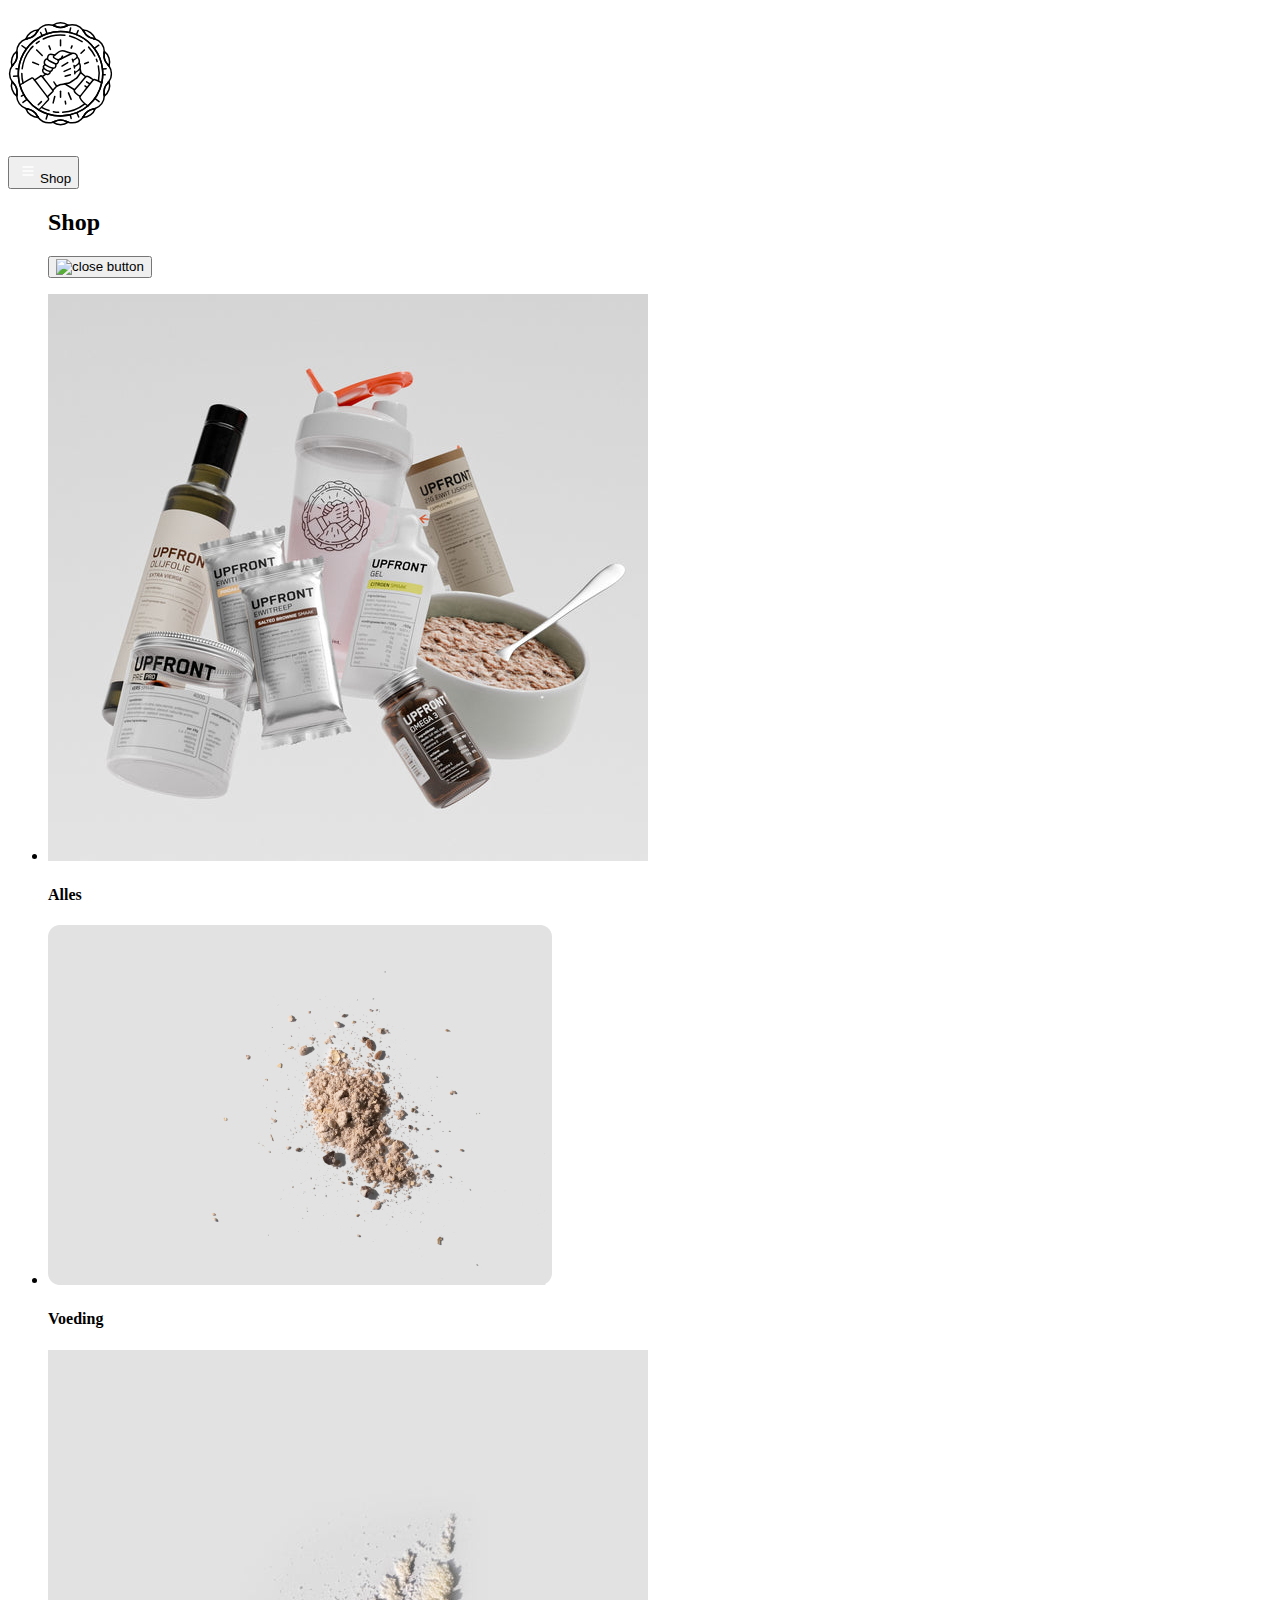
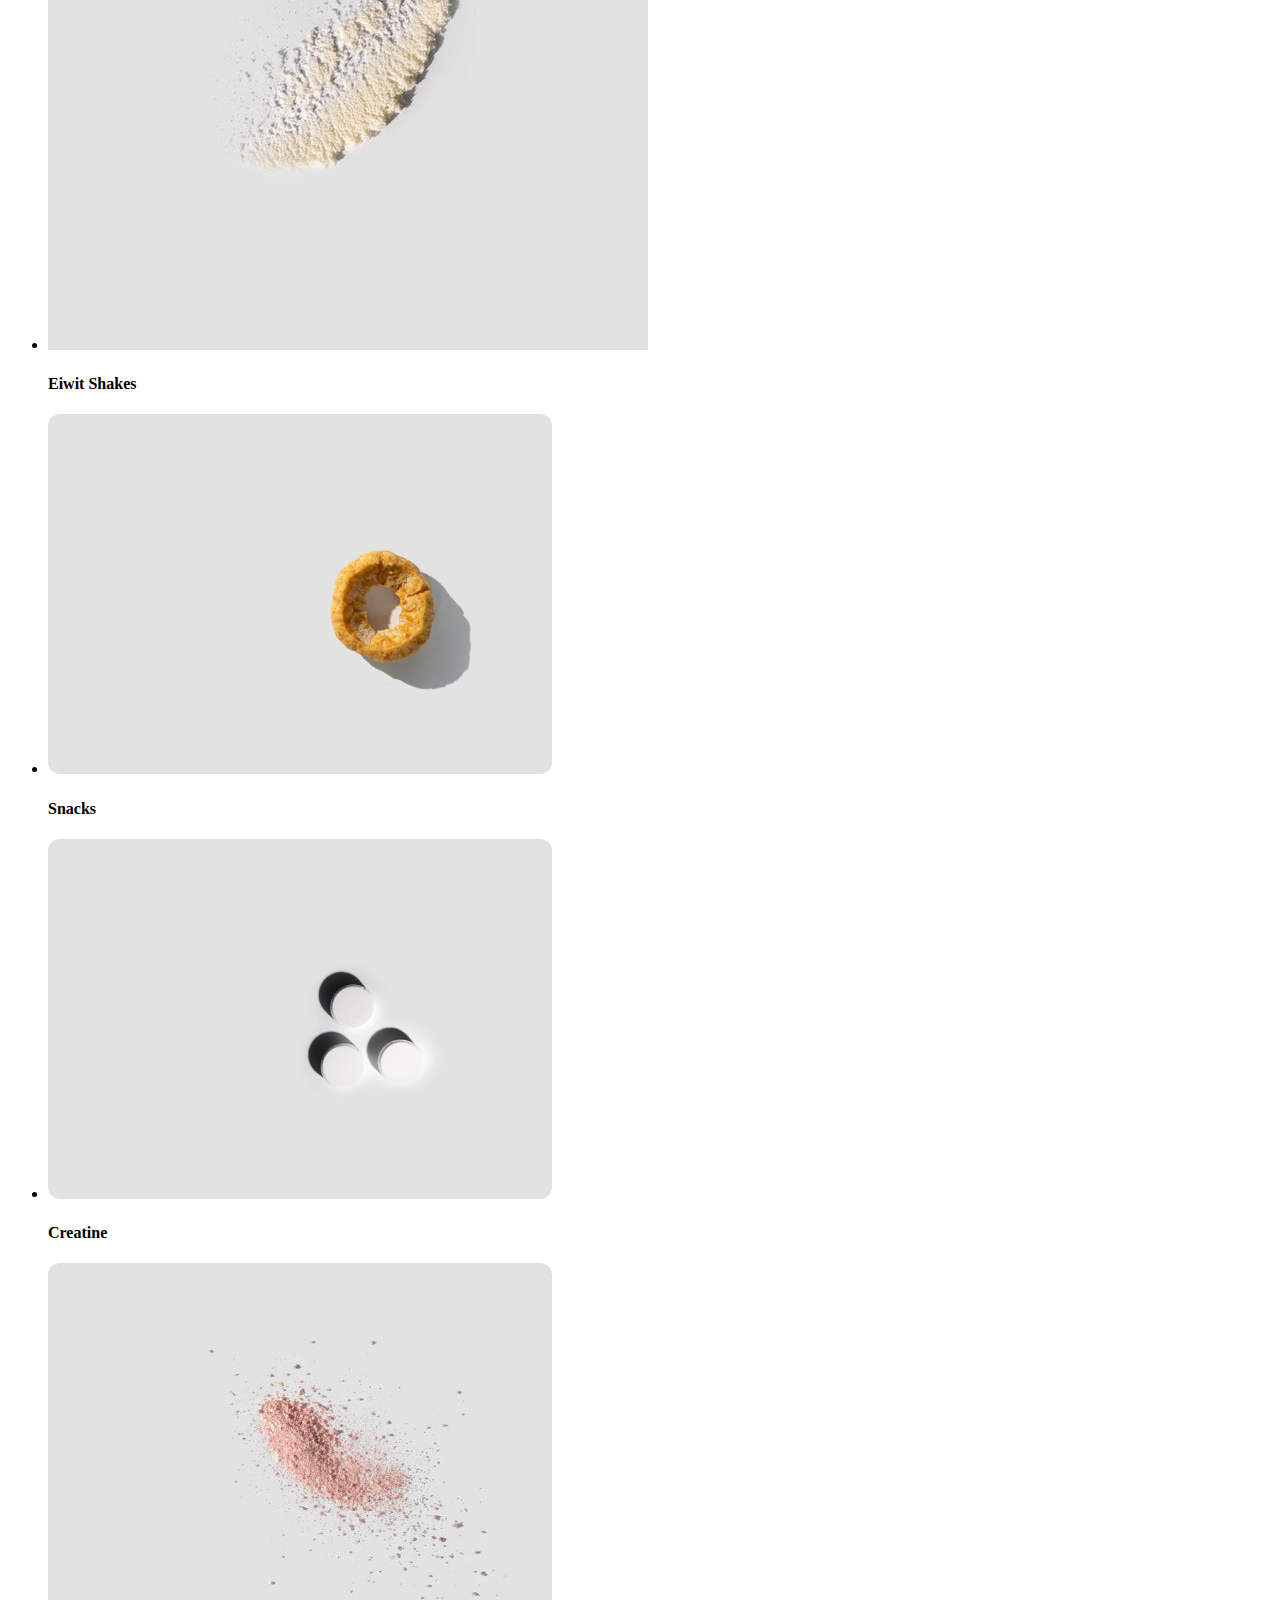
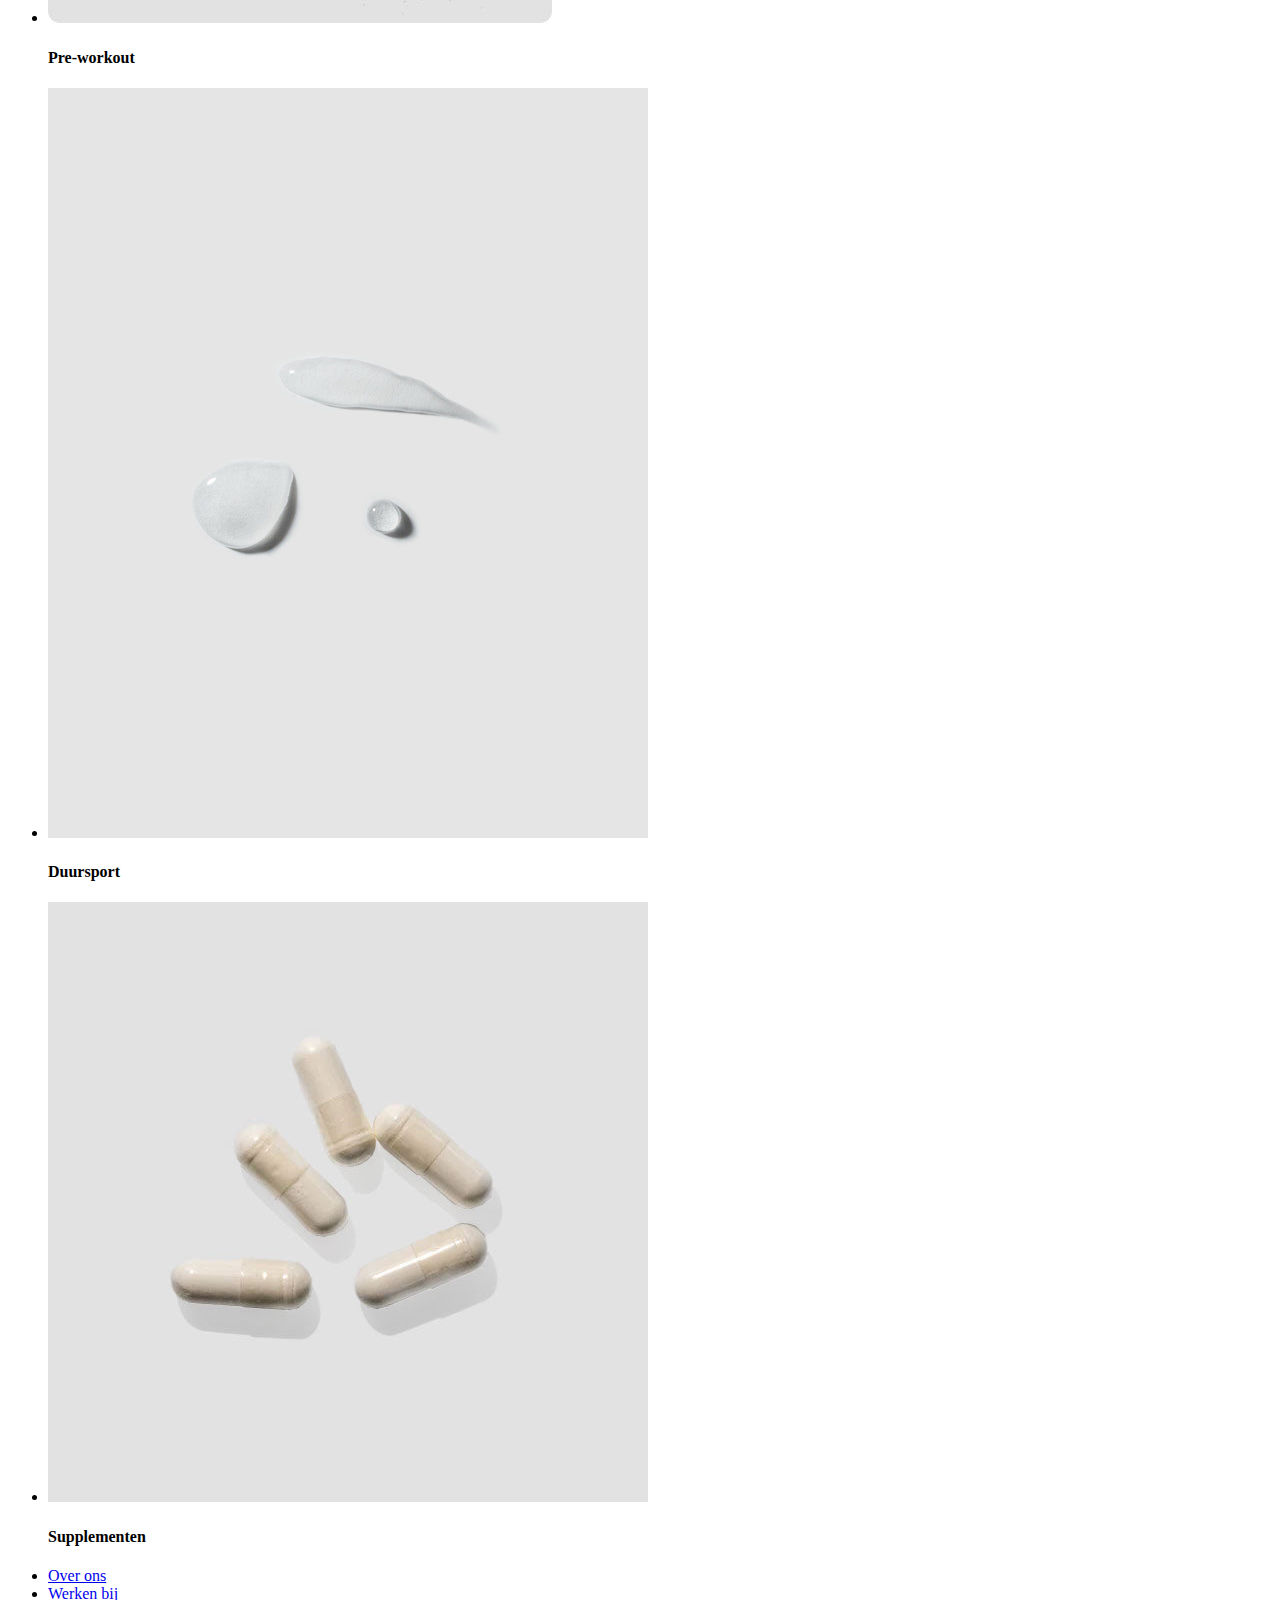
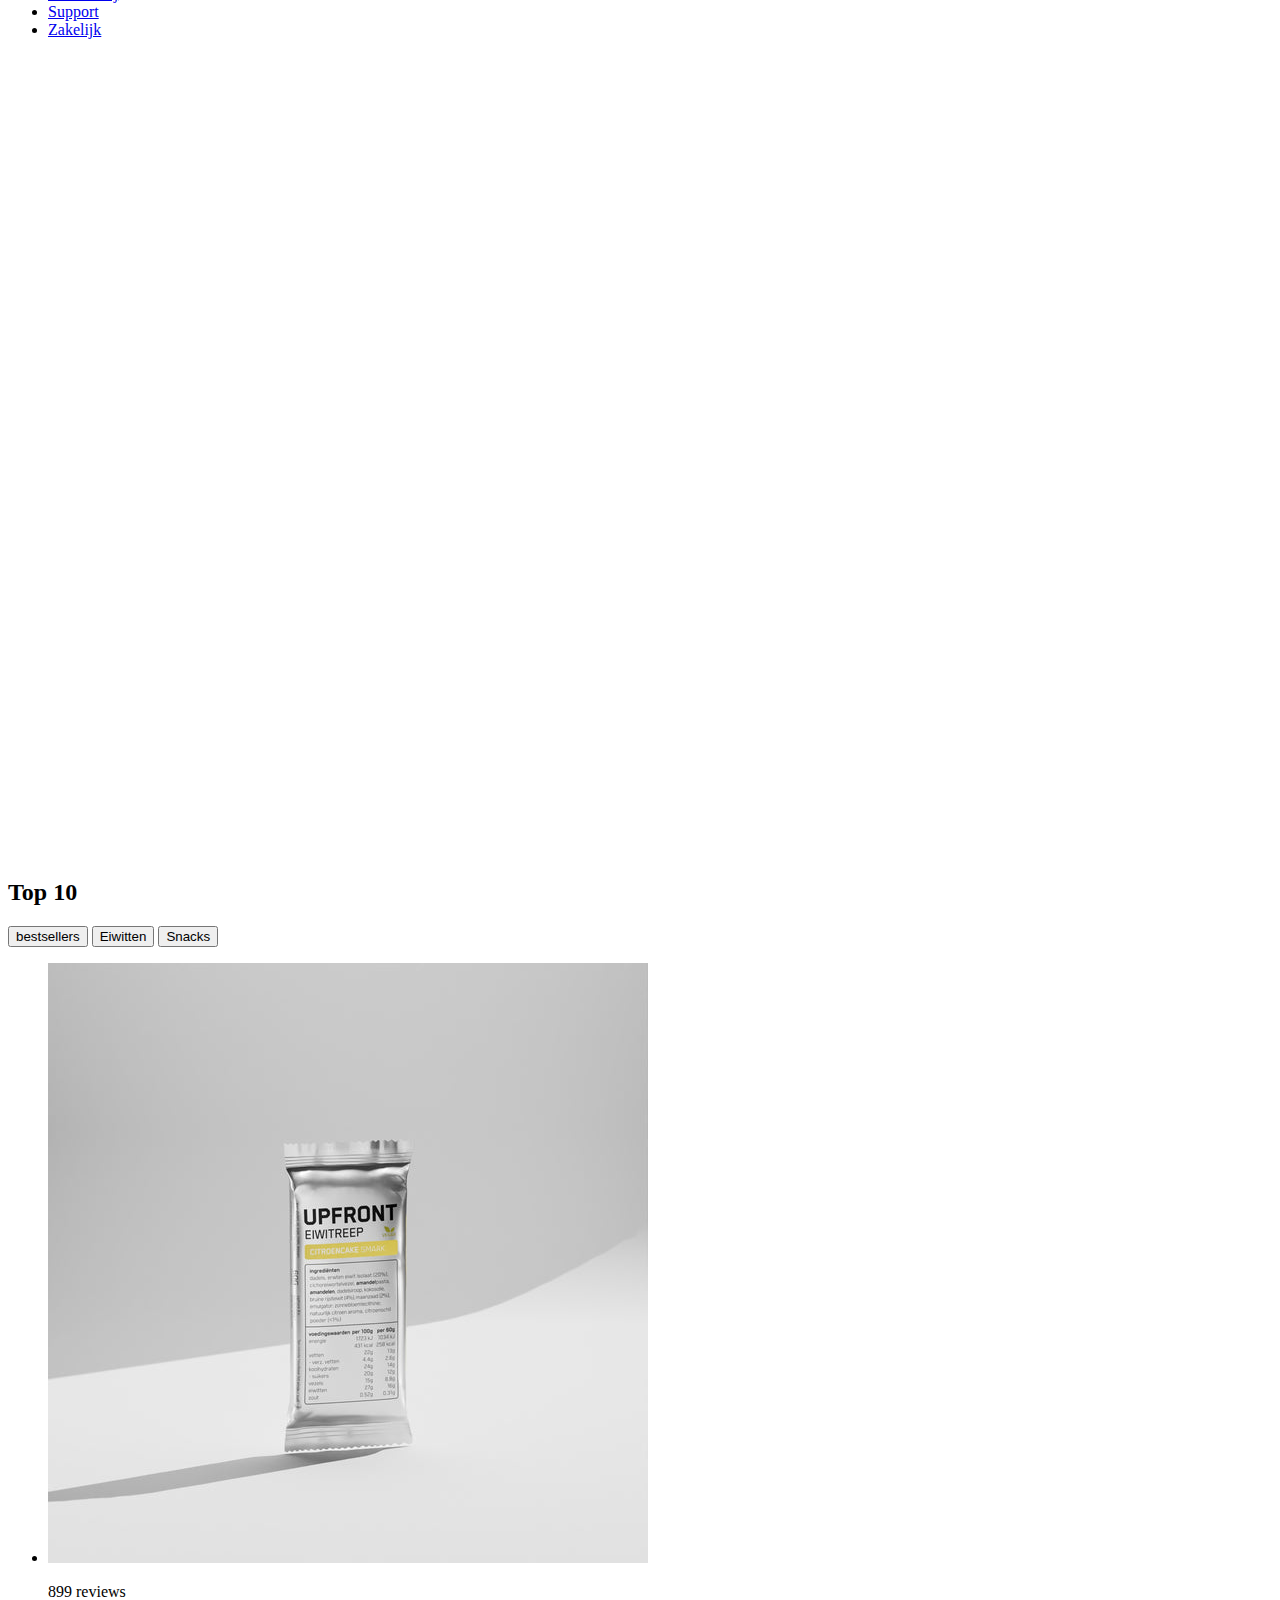
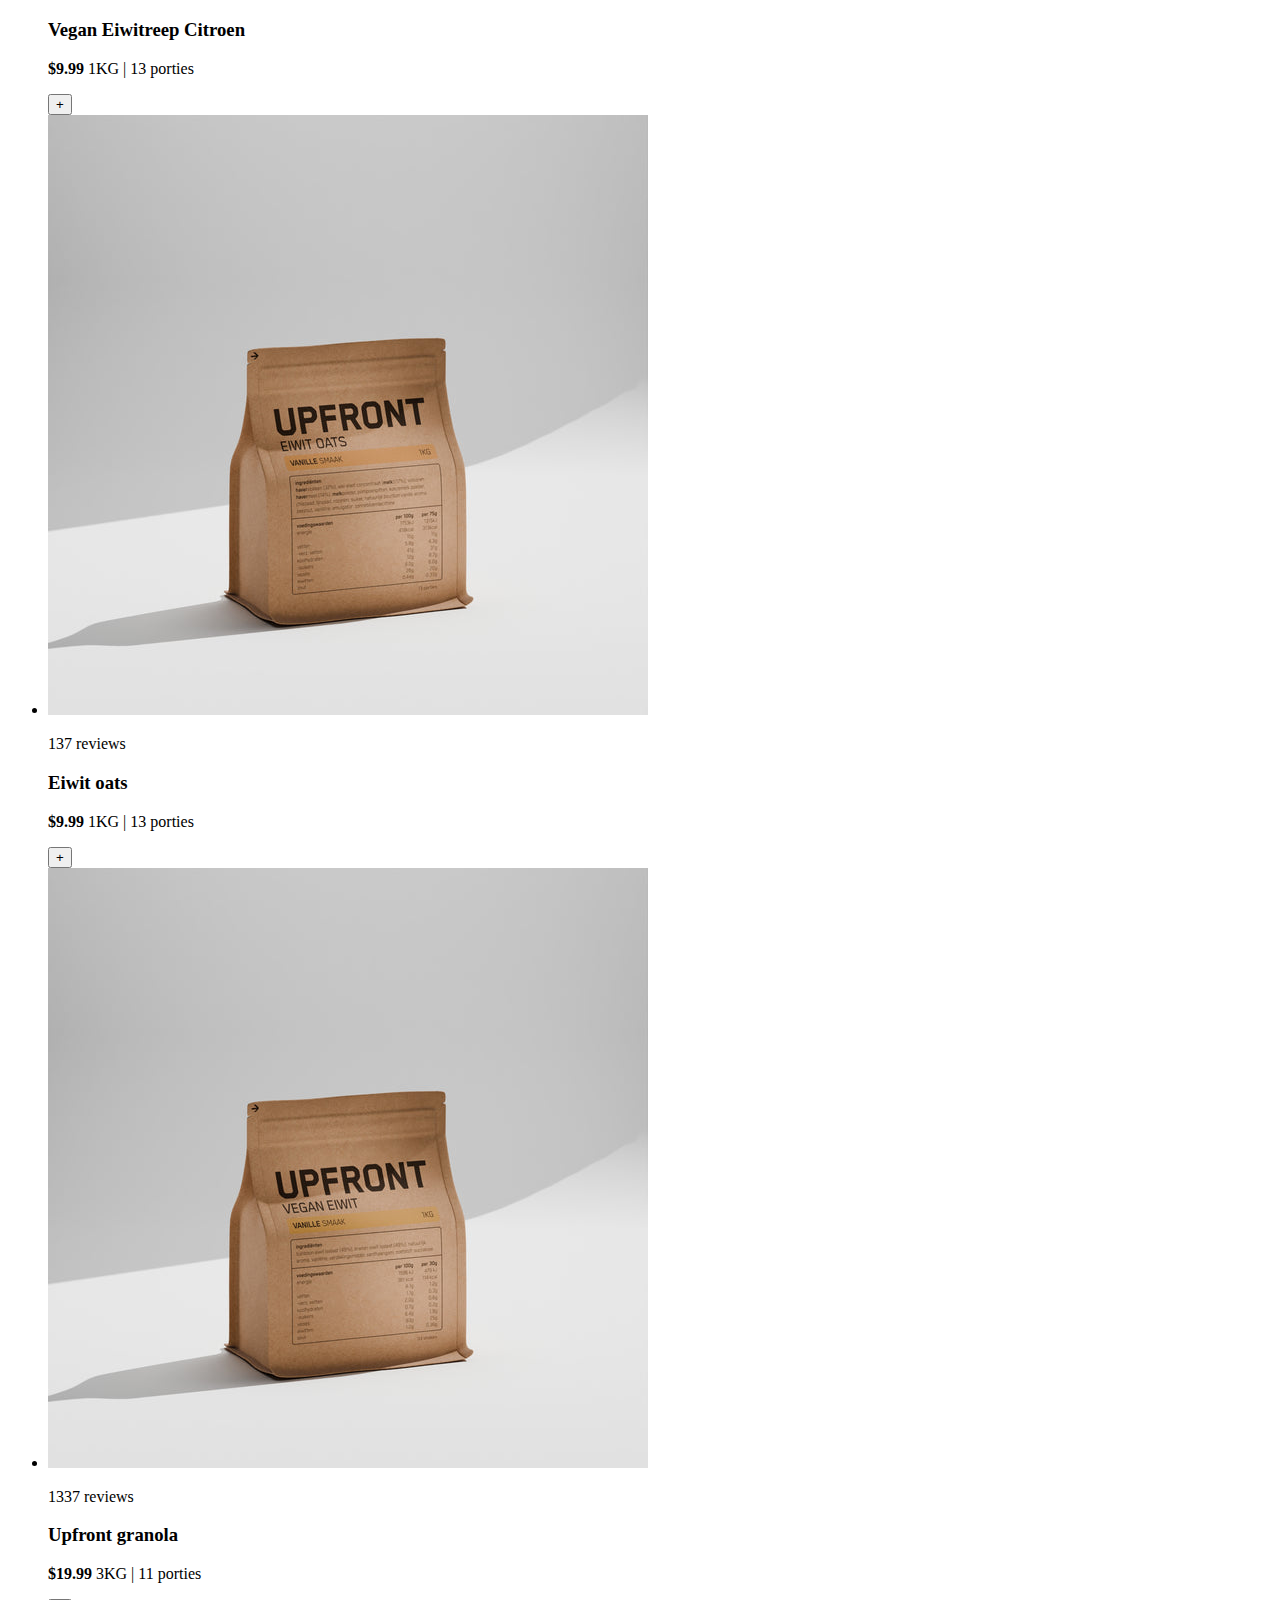
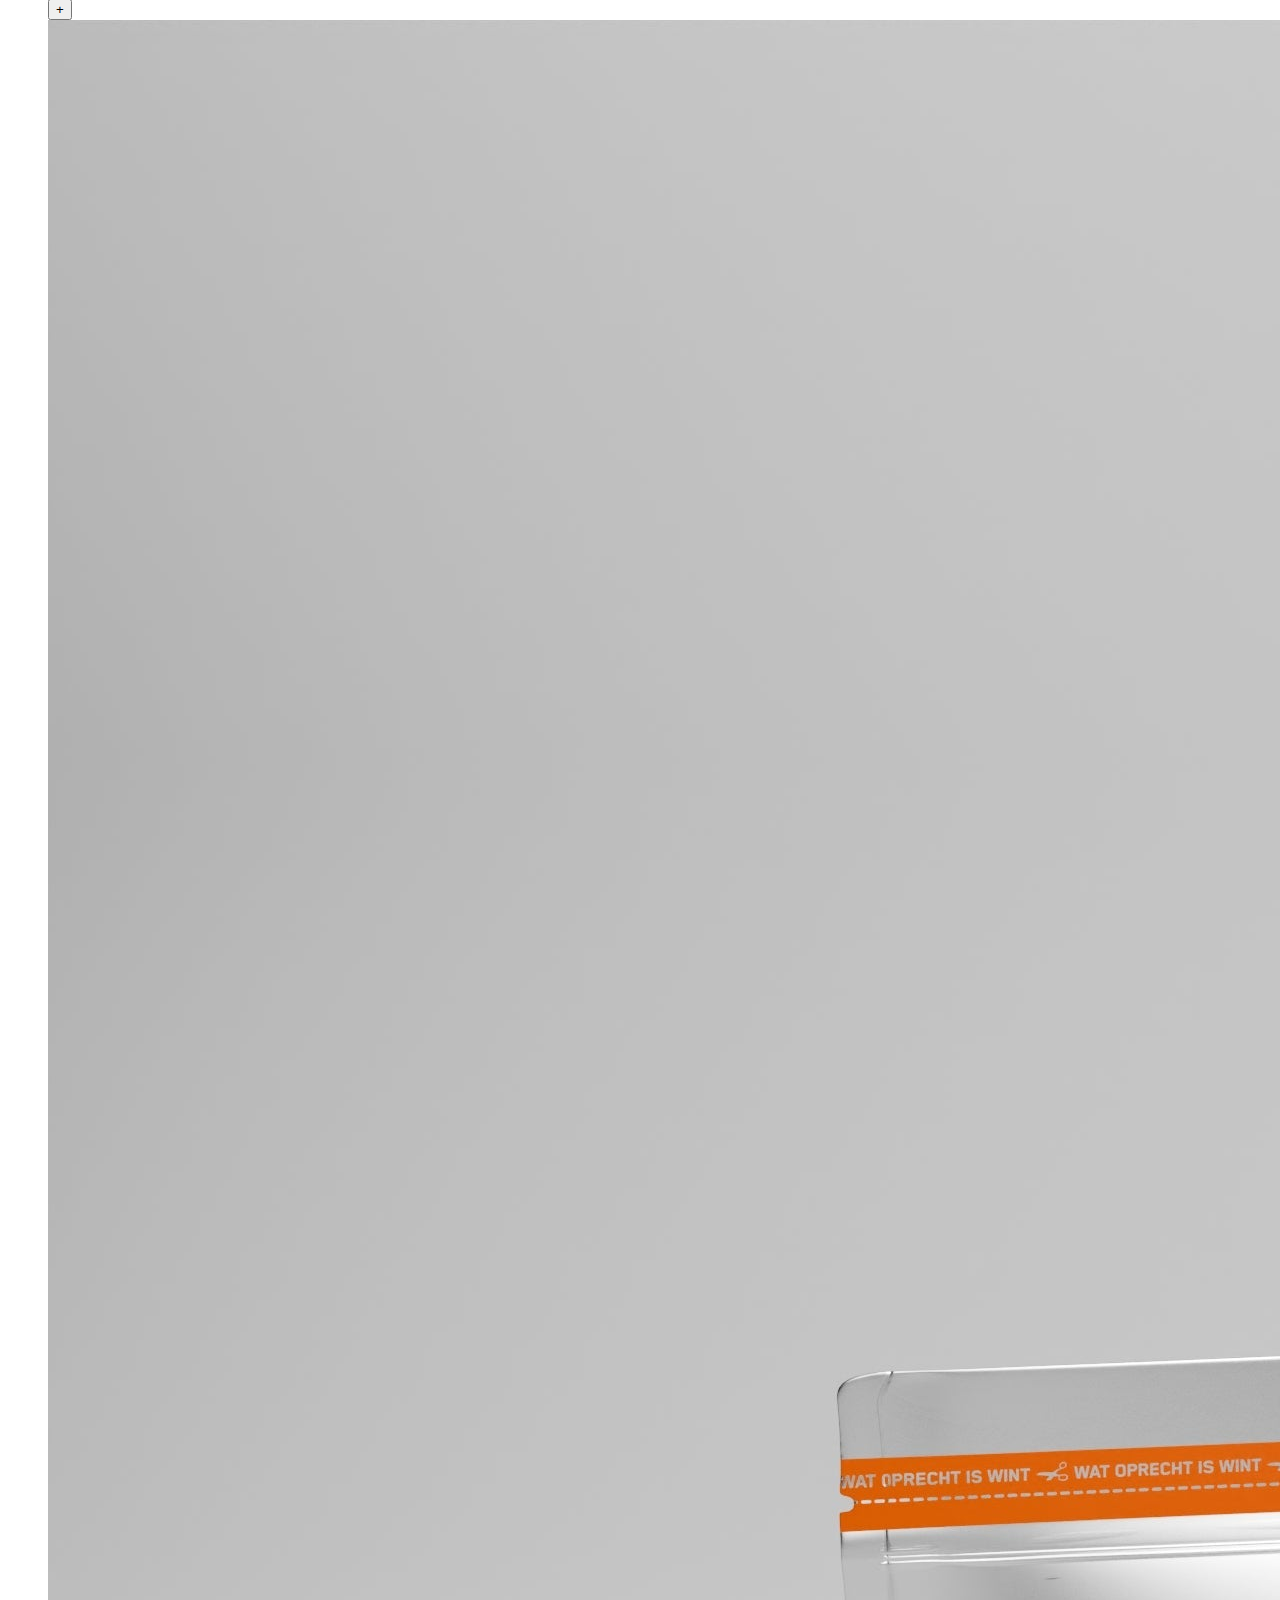
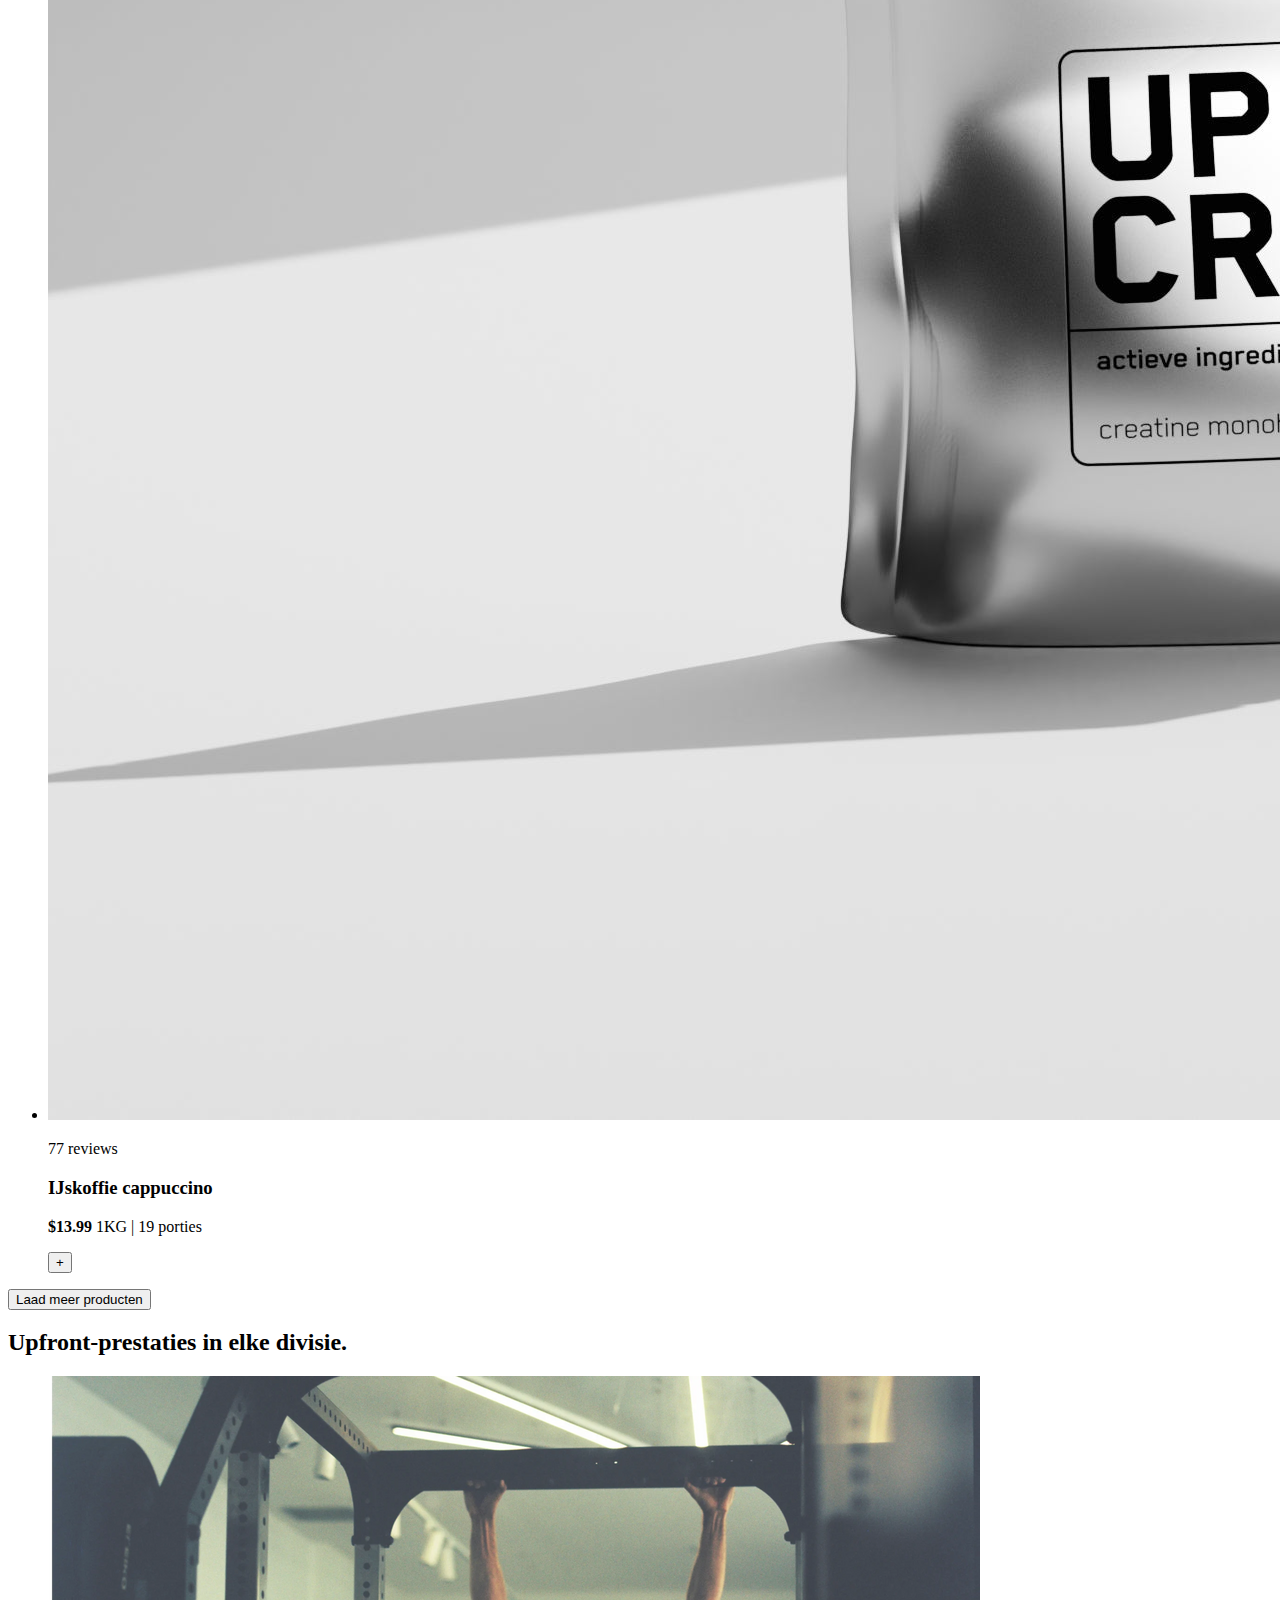
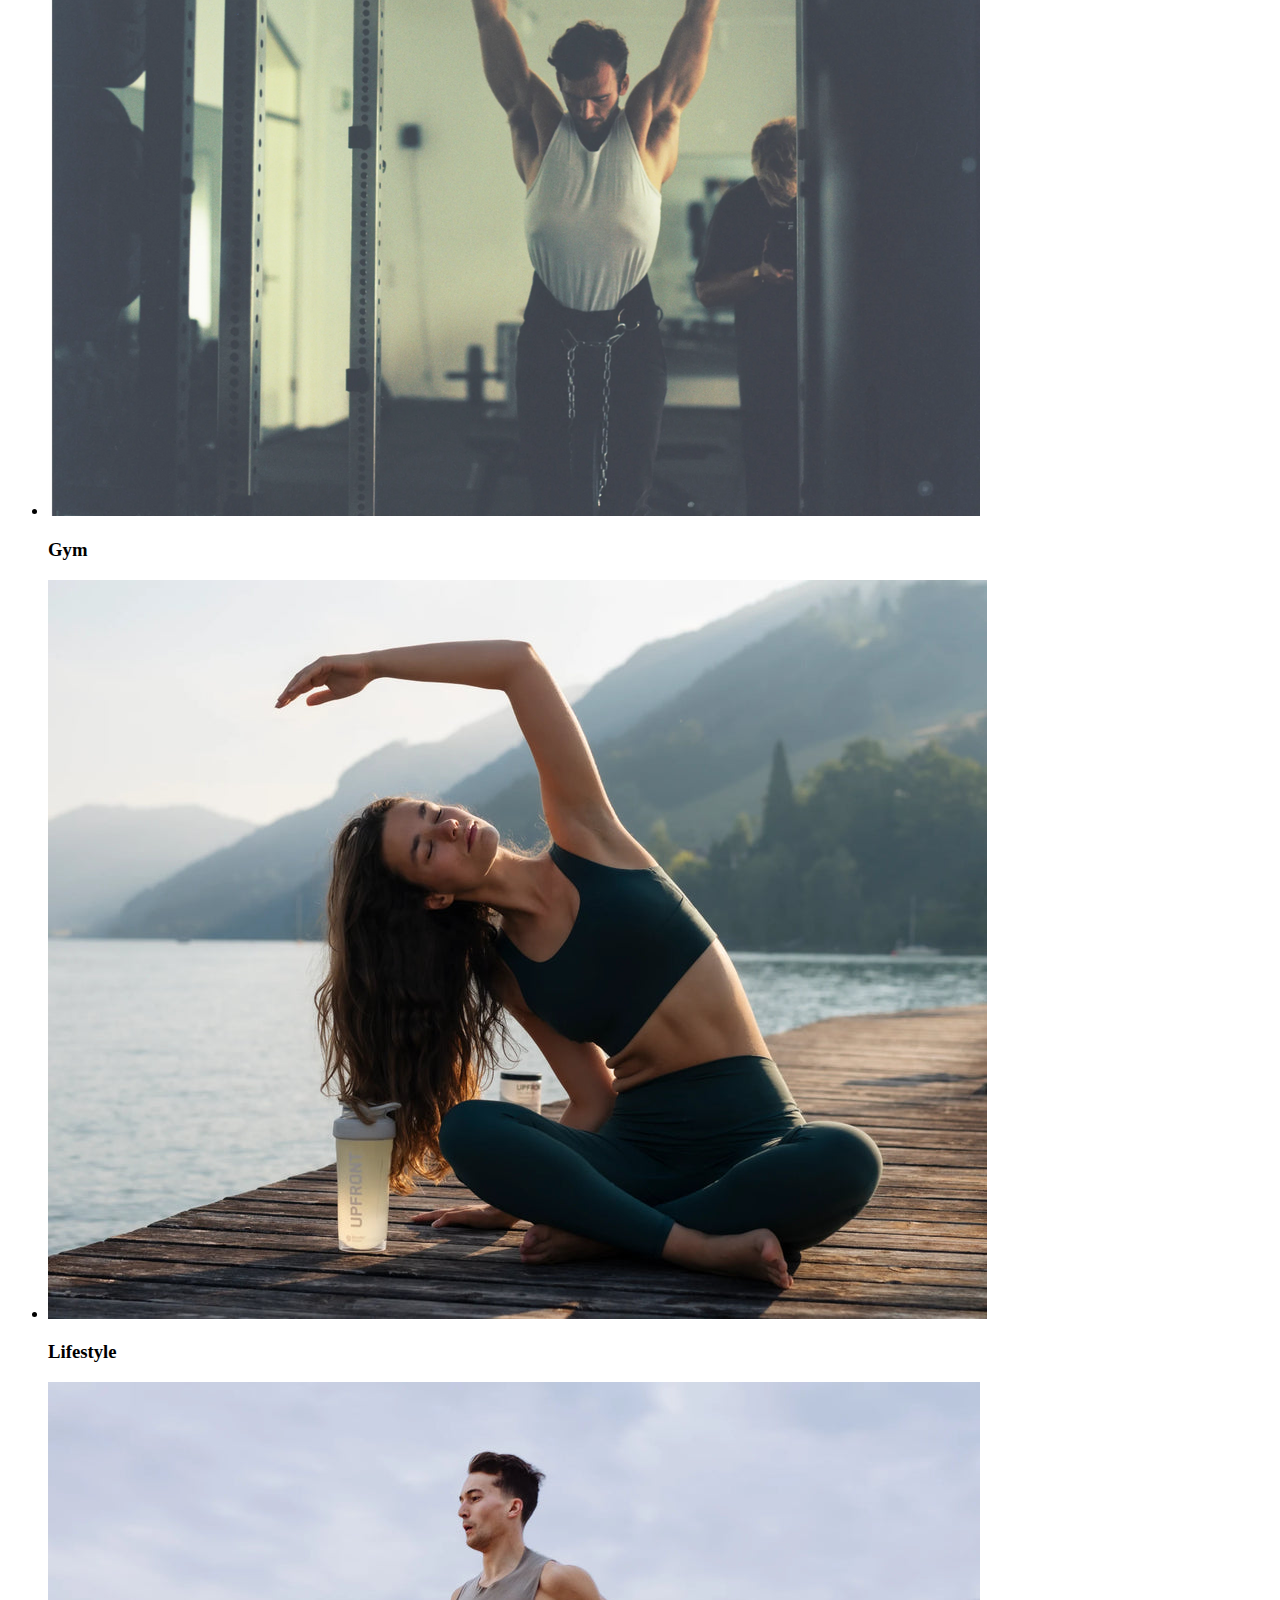
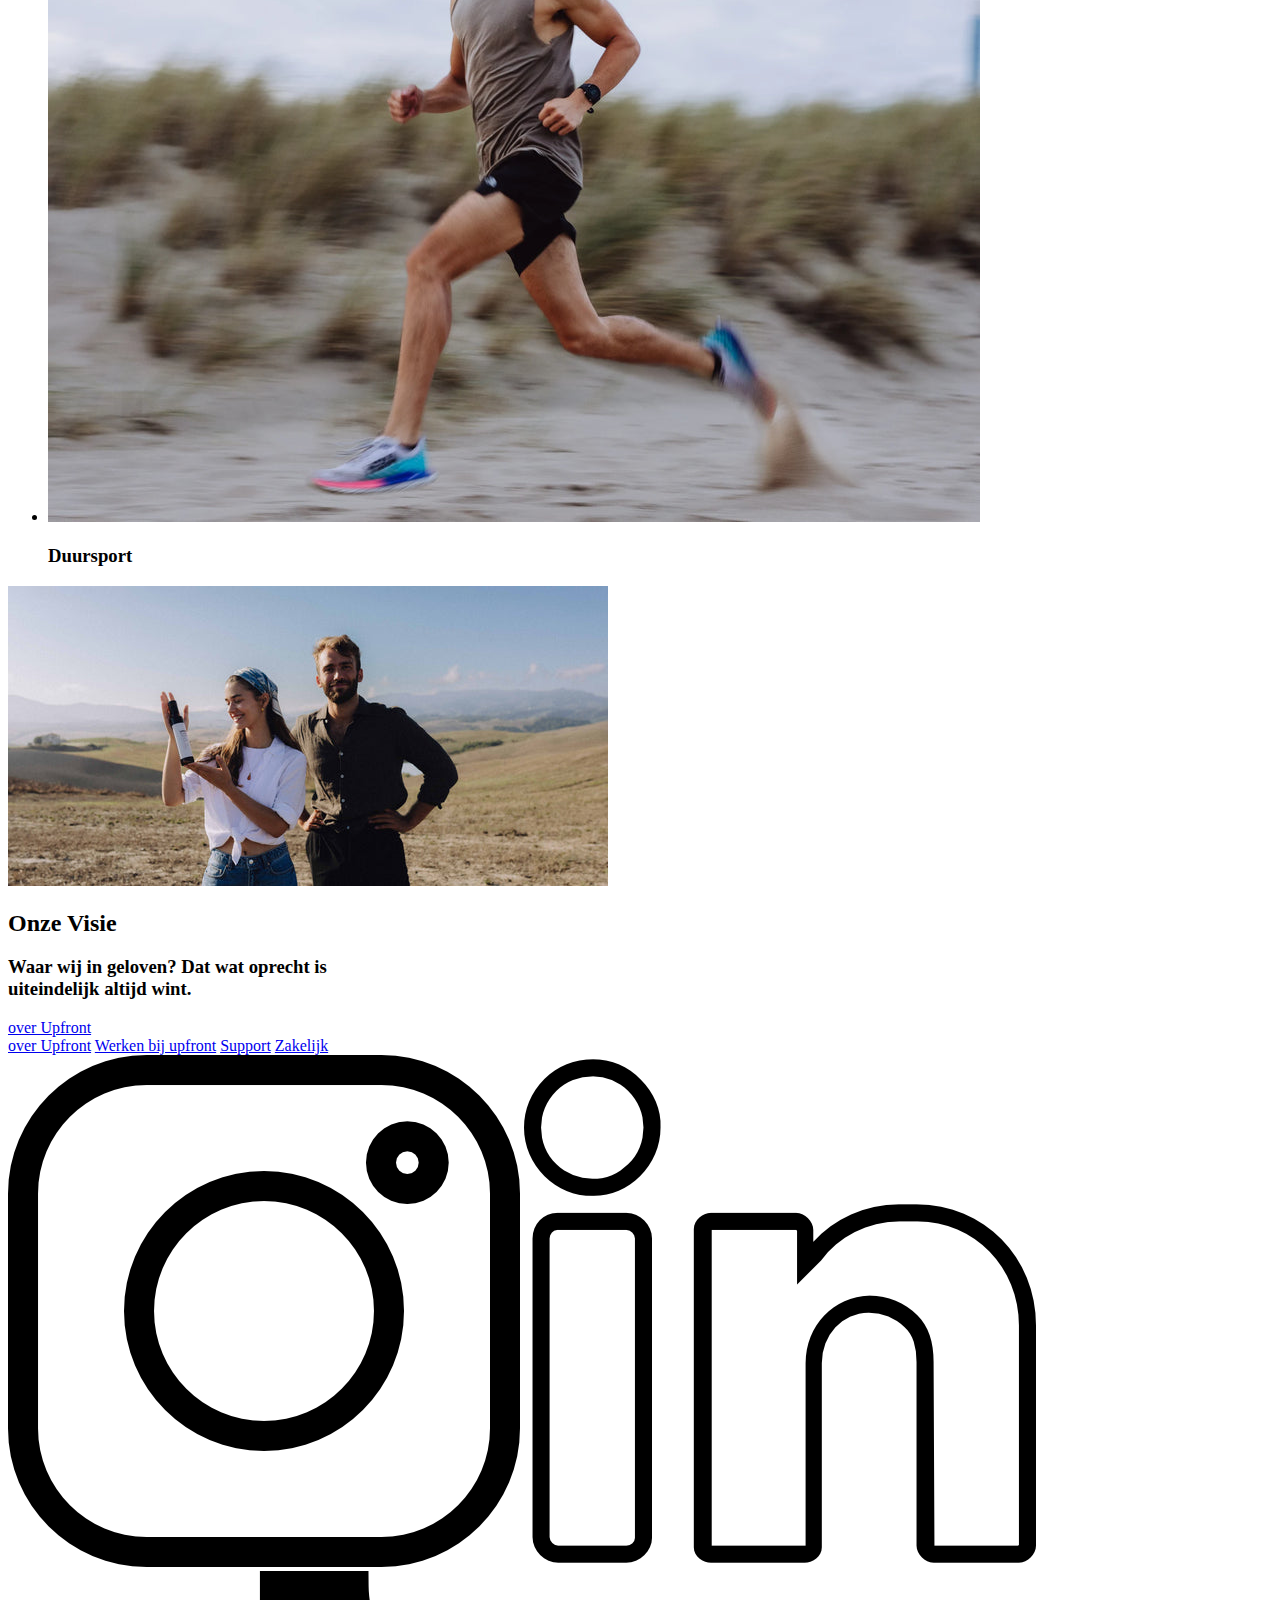
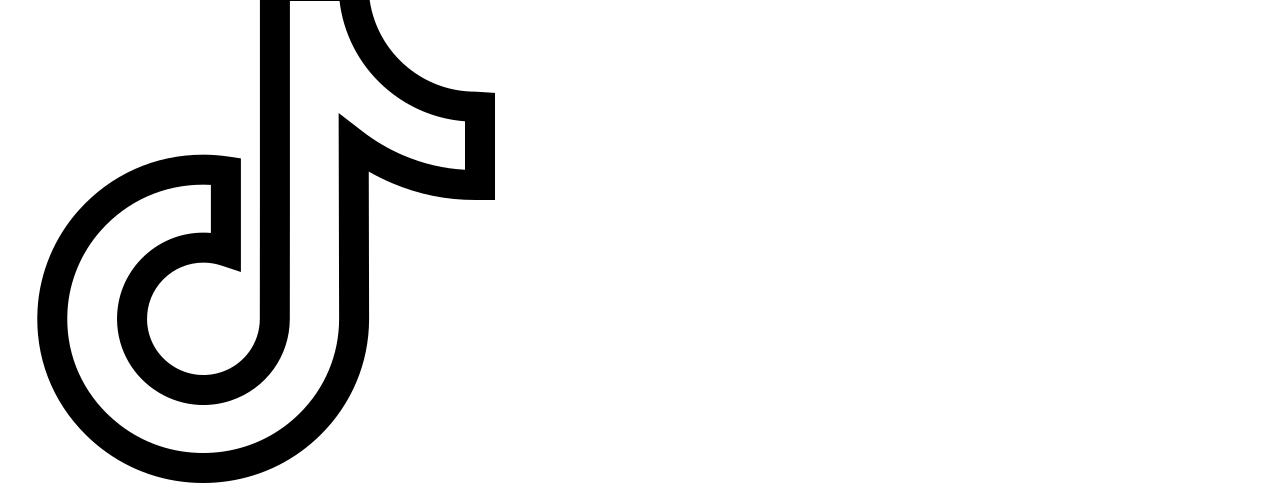
==== index.html @ bf80f2b3 "Add files via upload" ====
<!DOCTYPE html>
<html lang="nl">

<head>
	<meta charset="UTF-8">
	<meta name="author" content="Benjamin Geersing">
	<meta name="viewport" content="width=device-width, initial-scale=1">

	<title>UpfrontHomepage</title>

	<link href="styles/style.css" rel="stylesheet">
	<link rel="icon" type="image/svg+xml" href="images/Homepage/LOGO-INVOICE.svg">

	<link rel="preconnect" href="https://fonts.googleapis.com">
	<link rel="preconnect" href="https://fonts.gstatic.com" crossorigin>
	<link href="https://fonts.googleapis.com/css2?family=Black+Han+Sans&family=Play:wght@400;700&display=swap"
		rel="stylesheet">


</head>

<body id="Index">
	<header>
		<section>
			<h1><img src="images/Homepage/LOGO-INVOICE.svg" alt="Homepagina van Upfront"></h1>
			<nav>
				<button> <svg xmlns="http://www.w3.org/2000/svg" width="24" height="24" viewBox="0 0 24 24" fill="none">
						<path d="M7 8H17M7 12H17M7 16H17" stroke="#fff" stroke-width="1.5" stroke-linecap="round">
						</path>
					</svg>Shop</button>

			</nav>
		</section>
		<nav>
			<ul>
				<h2>Shop</h2>
				<button id="closeButton"><img
						src="https://cdn.shopify.com/s/files/1/0254/4667/8590/files/sr-close.svg?v=1727084058"
						alt="close button"></button>
			</ul>
			<ul>
				<li class="list1"><a href="https://upfront.nl/collections/alles"><img
							src="images/Homepage/all_products.jpg" alt="All products"></a>
					<h4>Alles</h4>
				</li>
				<li><a href="https://upfront.nl/collections/voeding"><img
							src="images/Homepage/oats_0ec9c0a8-5723-4863-87da-cf13d5d7aa10.png" alt="Voeding"></a>
					<h4>Voeding</h4>
				</li>
				<li><a href="https://upfront.nl/collections/eiwit-shakes"><img
							src="images/Homepage/NUDE_WHEY_VANILLE_1.jpg" alt="Eiwit shakes"></a>
					<h4>Eiwit Shakes</h4>
				</li>
				<li><a href="https://upfront.nl/collections/snacks"><img src="images/Homepage/snack.png"
							alt="Snacks"></a>
					<h4>Snacks</h4>
				</li>
				<li><a href="https://upfront.nl/collections/creatine"><img
							src="images/Homepage/Group_549_5a47e463-4a95-42fc-9f53-144c7a362ceb.png" alt="Creatine"></a>
					<h4>Creatine</h4>
				</li>
				<li><a href="https://upfront.nl/collections/pre-workout"><img
							src="images/Homepage/Group_550_89632cf7-1f36-46a9-9871-c40d76c70da5.jpg"
							alt="pre-workout"></a>
					<h4>Pre-workout</h4>
				</li>
				<li><a href="https://upfront.nl/collections/duursport-1"><img src="images/Homepage/GELINHOUD.jpg"
							alt="Duursport"></a>
					<h4>Duursport</h4>
				</li>
				<li><a href="https://upfront.nl/collections/supplementen"><img src="images/Homepage/pillsnav2.jpg"
							alt="Supplementen"></a>
					<h4>Supplementen</h4>
				</li>
			</ul>

			<ul>
				<li><a href="https://upfront.nl/pages/about">Over ons</a></li>
				<li><a href="https://upfront.nl/pages/werkenbij">Werken bij</a></li>
				<li><a href="https://upfront.nl/pages/support">Support</a></li>
				<li><a href="https://partners.upfront.nl/account/login">Zakelijk</a></li>

			</ul>
		</nav>
	</header>
	<main>
		<video ref="" poster="files/preview_images/6fcbeac3972144b0b6e20bccdf0a7bbe.thumbnail.0000000000.jpg" loop=""
			muted="" playsinline="" autoplay=""
			key="//upfront.nl/cdn/shop/videos/c/vp/6fcbeac3972144b0b6e20bccdf0a7bbe/6fcbeac3972144b0b6e20bccdf0a7bbe.HD-1080p-7.2Mbps-38388449.mp4?v=0"
			width="800" height="800">
			<source src="Video/6fcbeac3972144b0b6e20bccdf0a7bbe.HD-1080p-7.2Mbps-38388449.mp4" type="video/mp4">
		</video>




		<section class="top10">
			<h2>Top 10</h2>
			<div>
				<button>bestsellers</button>
				<button>Eiwitten</button>
				<button>Snacks</button>
			</div>

		</section>
		<section>
			<ul>
				<li>
					<a href="https://upfront.nl/products/eiwitreep"><img
							src="images/Homepage/VeganEiwitreep_Citroen_still.jpg" alt=""></a>
					<p>899 reviews</p>
					<h3><strong>Vegan Eiwitreep Citroen</strong></h3>

					<p> <b>$9.99</b> 1KG | 13 porties</p>

					<button>+</button>
				</li>
				<li>
					<a href="https://upfront.nl/products/oats-in-bag"><img
							src="images/Homepage/eiwit_oats_1kg_vanille_1.jpg" alt="1 kilo oats"></a>
					<p>137 reviews</p>
					<h3><strong>Eiwit oats</strong></h3>

					<p><b>$9.99</b> 1KG | 13 porties</p>
					<button>+</button>
				</li>

				<li>
					<a href="https://upfront.nl/products/whey"><img src="images/Homepage/whey_milkshake_vanille.jpg"
							alt="Vanilla whey"></a>
					<p>1337 reviews</p>
					<h3><strong>Upfront granola</strong></h3>
					<p><b>$19.99</b> 3KG | 11 porties</p>
					<button>+</button>
				</li>

				<li>
					<a href="https://upfront.nl/products/upfront-creatine"><img src="images/Homepage/creatine_alu_1_ba118148-c3d4-416b-8c57-3eb6fdb86a0e.jpg"
							alt="Creatine"></a>
					<p>77 reviews</p>
					<h3><strong>IJskoffie cappuccino</strong></h3>
					<p><b>$13.99</b> 1KG | 19 porties</p>
					<button>+</button>
				</li>
			</ul>
			<button class="LoadMore">Laad meer producten</button>

		</section>
		<section>
			<h2>Upfront-prestaties in elke divisie.</h2>
			<ul class="lastsection">
				<li>
					<a href="https://upfront.nl/collections/krachtsport"><img
							src="images/section gym/20240805_MARK_GYM-27_1.png" alt=""></a>
					<h3>Gym</h3>
				</li>
				<li>
					<a href="https://upfront.nl/collections/duursport-1"><img
							src="images/section gym/20240626ALPENDAG4-12_1_2.jpg" alt=""></a>
					<h3>Lifestyle</h3>
				</li>
				<li>
					<a href="https://upfront.nl/collections/eiwit-shakes"><img
							src="images/section gym/Upfront-kledingshoot-20723-1569-2_5_2.jpg" alt=""></a>
					<h3>Duursport</h3>
				</li>
			</ul>
		</section>
		<article>
			<img src="images/er.jpg" alt="">
			<h2>Onze Visie</h2>
			<h3>Waar wij in geloven? Dat <span> wat oprecht is <br></span>uiteindelijk altijd <span> wint.</span></h3>
			<a href="https://upfront.nl/pages/about">over Upfront</a>
		</article>

	</main>
	<footer>
		<section>
			<a href="https://upfront.nl/pages/about">over Upfront</a>
			<a href="https://upfront.nl/pages/werkenbij">Werken bij upfront</a>
			<a href="https://upfront.nl/pages/support">Support</a>
			<a href="https://partners.upfront.nl/account/login">Zakelijk</a>
		</section>
		<section>
			<a href="https://www.instagram.com/upfront/"><img src="images/Homepage/instagram.png" alt="Instagram"></a>
			<a href="https://www.linkedin.com/"><img src="images/Homepage/linkedin.png" alt="linkedin"></a>
			<a href="https://www.tiktok.com/@upfront"><img src="images/Homepage/tik-tok.png" alt="tiktok"></a>
		</section>

	</footer>
	<script defer src="scripts/script.js"></script>
</body>

</html>
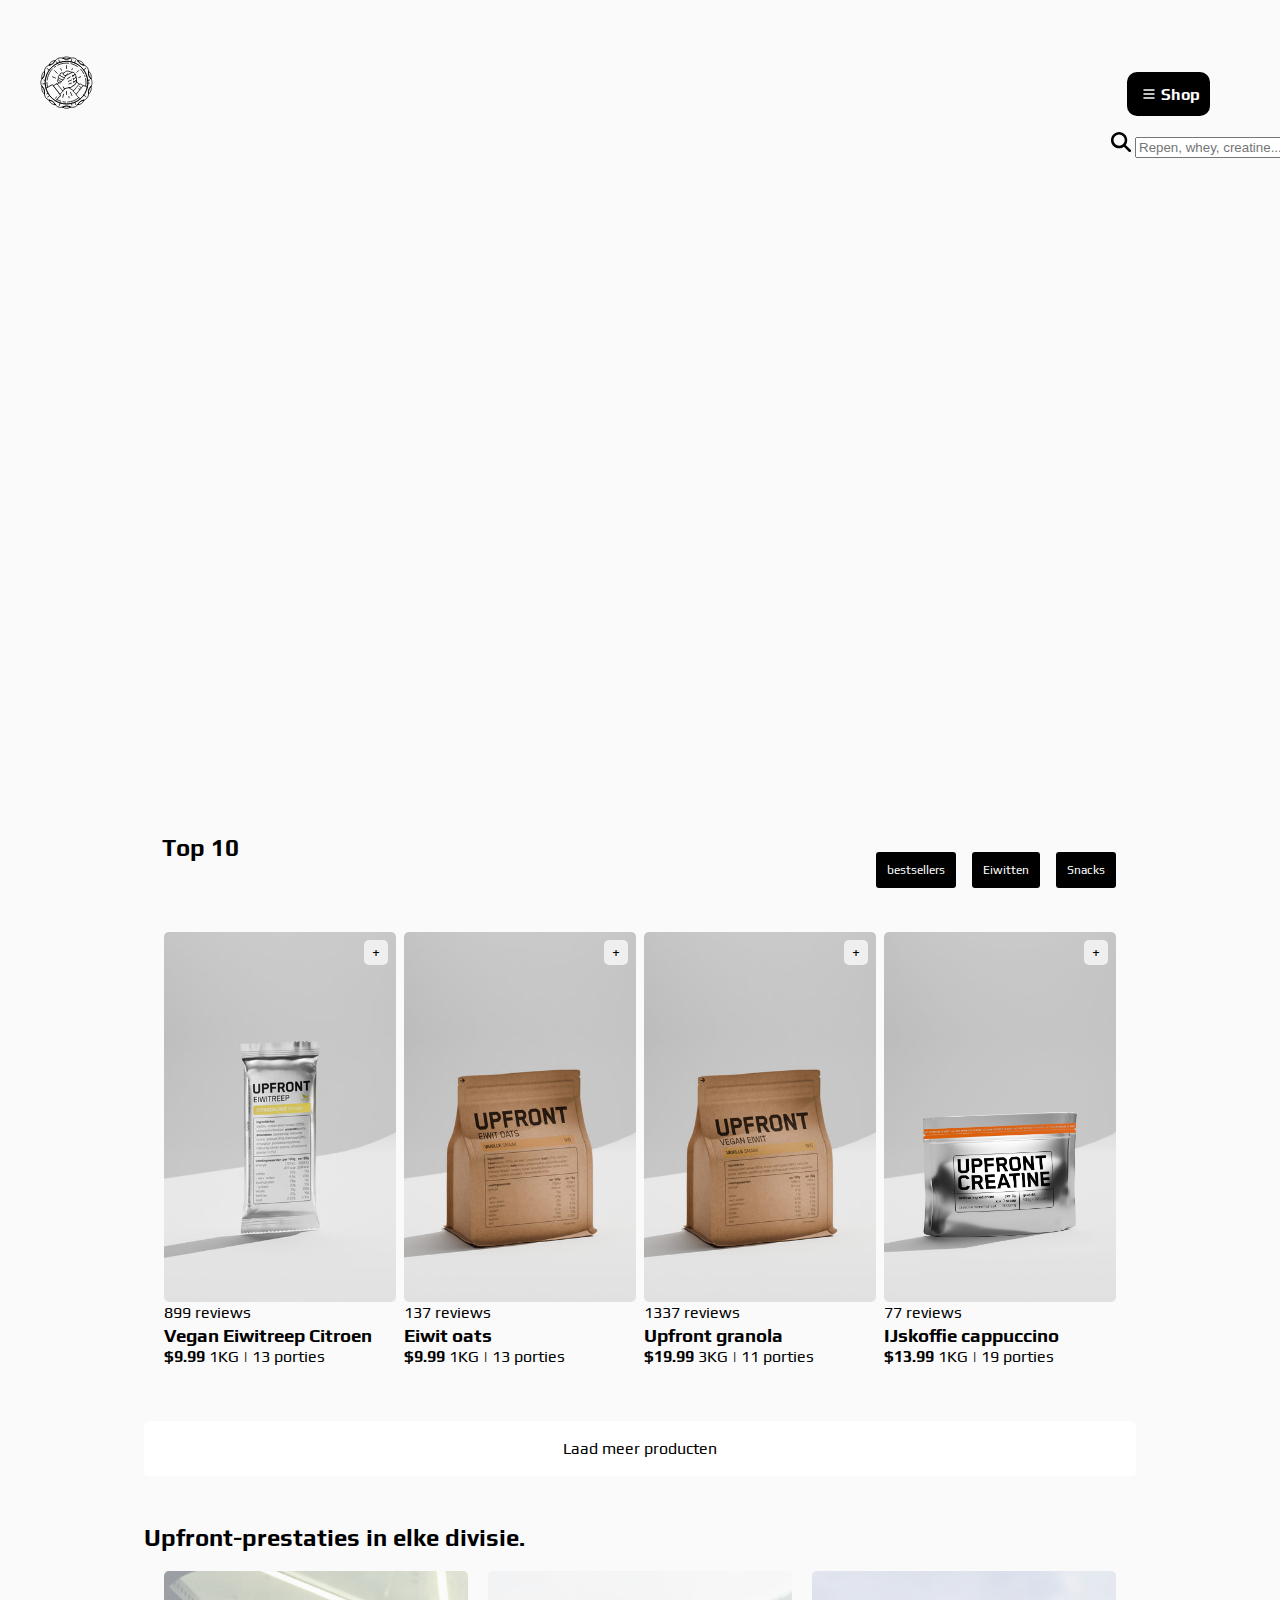
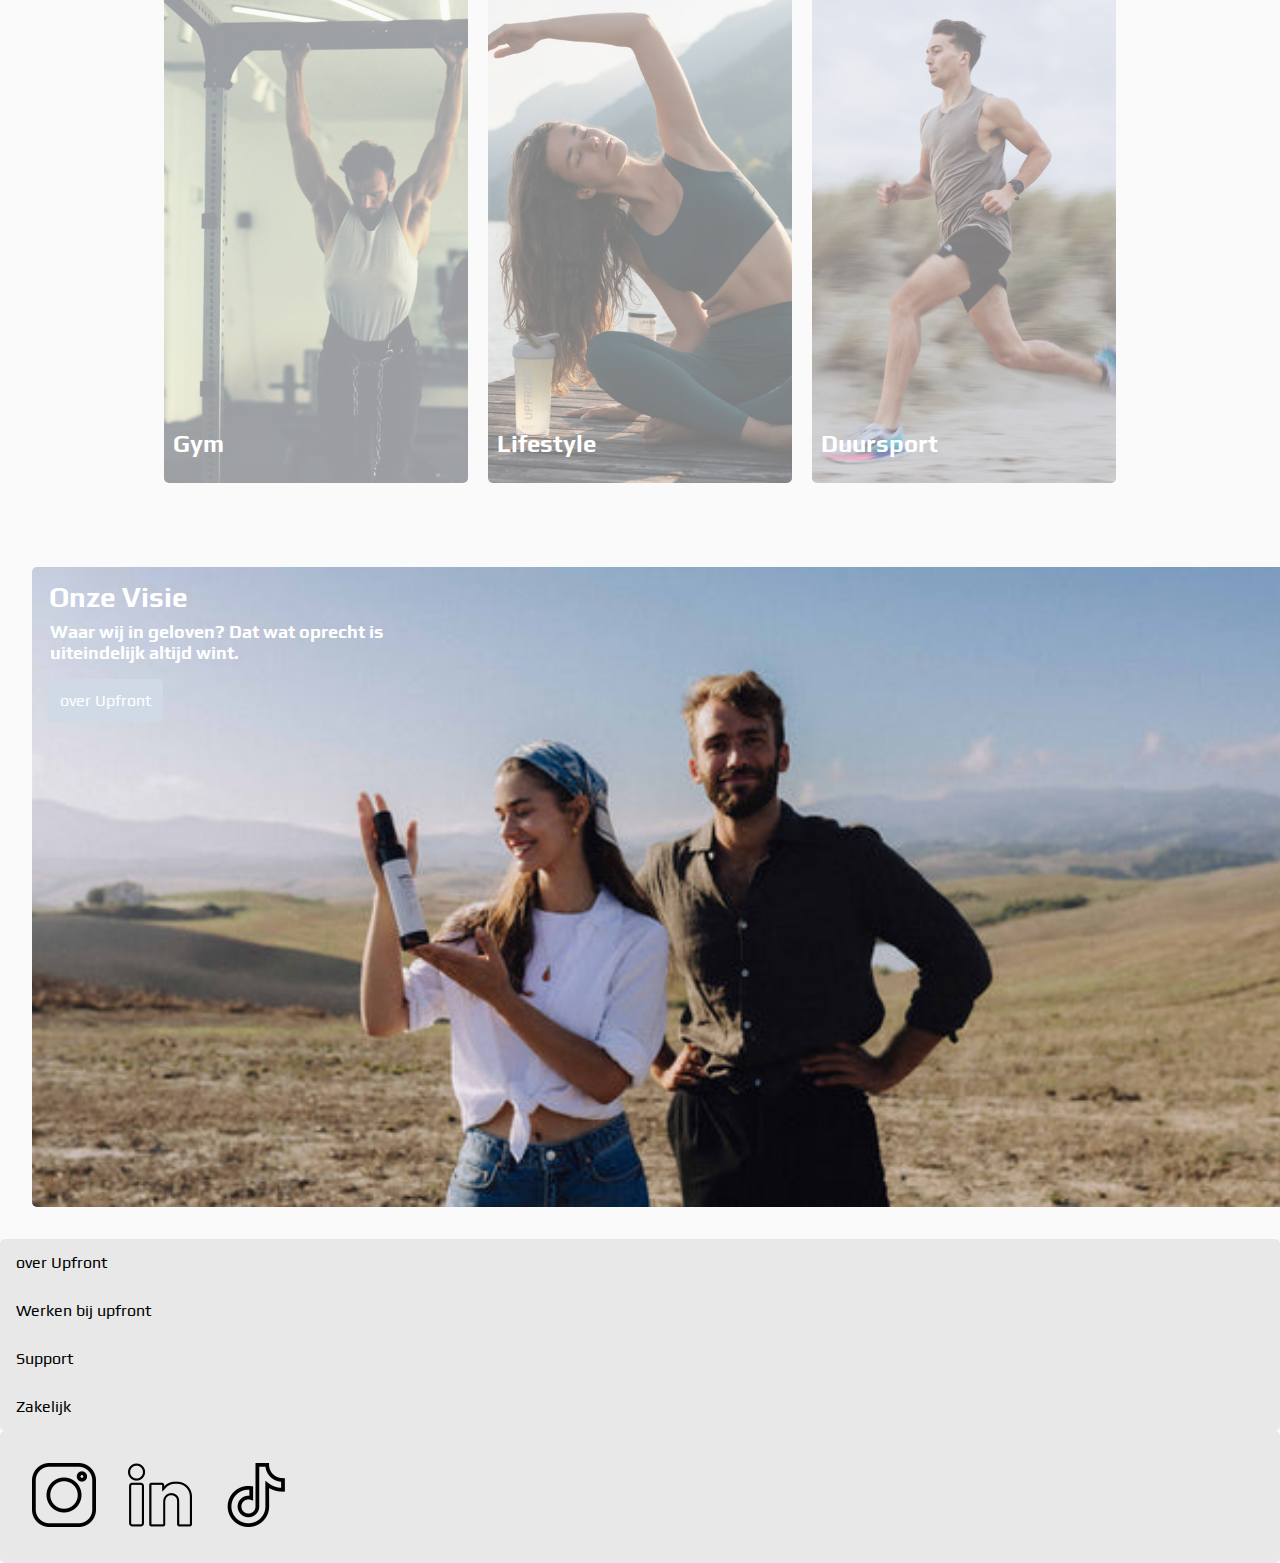
==== commit 50f644d7: "Add files via upload" ====
--- a/index.html
+++ b/index.html
@@ -28,49 +28,50 @@
 						<path d="M7 8H17M7 12H17M7 16H17" stroke="#fff" stroke-width="1.5" stroke-linecap="round">
 						</path>
 					</svg>Shop</button>
-
+				<svg xmlns="http://www.w3.org/2000/svg" width="20" height="20"
+					viewBox="0 0 512 512"><!--!Font Awesome Free 6.7.1 by @fontawesome - https://fontawesome.com License - https://fontawesome.com/license/free Copyright 2024 Fonticons, Inc.-->
+					<path
+						d="M416 208c0 45.9-14.9 88.3-40 122.7L502.6 457.4c12.5 12.5 12.5 32.8 0 45.3s-32.8 12.5-45.3 0L330.7 376c-34.4 25.2-76.8 40-122.7 40C93.1 416 0 322.9 0 208S93.1 0 208 0S416 93.1 416 208zM208 352a144 144 0 1 0 0-288 144 144 0 1 0 0 288z" />
+				</svg>
+				<label for="site-search"></label>
+				<input placeholder="Repen, whey, creatine..." type="search" id="site-search">
 			</nav>
 		</section>
 		<nav>
 			<ul>
 				<h2>Shop</h2>
-				<button id="closeButton"><img
-						src="https://cdn.shopify.com/s/files/1/0254/4667/8590/files/sr-close.svg?v=1727084058"
-						alt="close button"></button>
+
 			</ul>
 			<ul>
-				<li class="list1"><a href="https://upfront.nl/collections/alles"><img
-							src="images/Homepage/all_products.jpg" alt="All products"></a>
-					<h4>Alles</h4>
+				<li class="list1"><a href="Eiwitpagina.html"><img src="images/Homepage/all_products.jpg"
+							alt="All products"></a>
+					<p>Alles</p>
 				</li>
-				<li><a href="https://upfront.nl/collections/voeding"><img
-							src="images/Homepage/oats_0ec9c0a8-5723-4863-87da-cf13d5d7aa10.png" alt="Voeding"></a>
-					<h4>Voeding</h4>
+				<li><a href="Eiwitpagina.html"><img src="images/Homepage/oats_0ec9c0a8-5723-4863-87da-cf13d5d7aa10.png"
+							alt="Voeding"></a>
+					<p>Voeding</p>
 				</li>
-				<li><a href="https://upfront.nl/collections/eiwit-shakes"><img
-							src="images/Homepage/NUDE_WHEY_VANILLE_1.jpg" alt="Eiwit shakes"></a>
-					<h4>Eiwit Shakes</h4>
+				<li><a href="Eiwitpagina.html"><img src="images/Homepage/NUDE_WHEY_VANILLE_1.jpg"
+							alt="Eiwit shakes"></a>
+					<p>Eiwit Shakes</p>
 				</li>
-				<li><a href="https://upfront.nl/collections/snacks"><img src="images/Homepage/snack.png"
-							alt="Snacks"></a>
-					<h4>Snacks</h4>
+				<li><a href="Eiwitpagina.html"><img src="images/Homepage/snack.png" alt="Snacks"></a>
+					<p>Snacks</p>
 				</li>
-				<li><a href="https://upfront.nl/collections/creatine"><img
+				<li><a href="Eiwitpagina.html"><img
 							src="images/Homepage/Group_549_5a47e463-4a95-42fc-9f53-144c7a362ceb.png" alt="Creatine"></a>
-					<h4>Creatine</h4>
+					<p>Creatine</p>
 				</li>
-				<li><a href="https://upfront.nl/collections/pre-workout"><img
+				<li><a href="Eiwitpagina.html"><img
 							src="images/Homepage/Group_550_89632cf7-1f36-46a9-9871-c40d76c70da5.jpg"
 							alt="pre-workout"></a>
-					<h4>Pre-workout</h4>
+					<p>Pre-workout</p>
 				</li>
-				<li><a href="https://upfront.nl/collections/duursport-1"><img src="images/Homepage/GELINHOUD.jpg"
-							alt="Duursport"></a>
-					<h4>Duursport</h4>
+				<li><a href="Eiwitpagina.html"><img src="images/Homepage/GELINHOUD.jpg" alt="Duursport"></a>
+					<p>Duursport</p>
 				</li>
-				<li><a href="https://upfront.nl/collections/supplementen"><img src="images/Homepage/pillsnav2.jpg"
-							alt="Supplementen"></a>
-					<h4>Supplementen</h4>
+				<li><a href="Eiwitpagina.html"><img src="images/Homepage/pillsnav2.jpg" alt="Supplementen"></a>
+					<p>Supplementen</p>
 				</li>
 			</ul>
 
@@ -81,6 +82,9 @@
 				<li><a href="https://partners.upfront.nl/account/login">Zakelijk</a></li>
 
 			</ul>
+			<button id="closeButton"><img
+					src="https://cdn.shopify.com/s/files/1/0254/4667/8590/files/sr-close.svg?v=1727084058"
+					alt="close button"></button>
 		</nav>
 	</header>
 	<main>
@@ -106,8 +110,7 @@
 		<section>
 			<ul>
 				<li>
-					<a href="https://upfront.nl/products/eiwitreep"><img
-							src="images/Homepage/VeganEiwitreep_Citroen_still.jpg" alt=""></a>
+					<a href="Eiwitpagina.html"><img src="images/Homepage/VeganEiwitreep_Citroen_still.jpg" alt=""></a>
 					<p>899 reviews</p>
 					<h3><strong>Vegan Eiwitreep Citroen</strong></h3>
 
@@ -116,8 +119,8 @@
 					<button>+</button>
 				</li>
 				<li>
-					<a href="https://upfront.nl/products/oats-in-bag"><img
-							src="images/Homepage/eiwit_oats_1kg_vanille_1.jpg" alt="1 kilo oats"></a>
+					<a href="Eiwitpagina.html"><img src="images/Homepage/eiwit_oats_1kg_vanille_1.jpg"
+							alt="1 kilo oats"></a>
 					<p>137 reviews</p>
 					<h3><strong>Eiwit oats</strong></h3>
 
@@ -126,7 +129,7 @@
 				</li>
 
 				<li>
-					<a href="https://upfront.nl/products/whey"><img src="images/Homepage/whey_milkshake_vanille.jpg"
+					<a href="Eiwitpagina.html"><img src="images/Homepage/whey_milkshake_vanille.jpg"
 							alt="Vanilla whey"></a>
 					<p>1337 reviews</p>
 					<h3><strong>Upfront granola</strong></h3>
@@ -135,7 +138,8 @@
 				</li>
 
 				<li>
-					<a href="https://upfront.nl/products/upfront-creatine"><img src="images/Homepage/creatine_alu_1_ba118148-c3d4-416b-8c57-3eb6fdb86a0e.jpg"
+					<a href="Eiwitpagina.html"><img
+							src="images/Homepage/creatine_alu_1_ba118148-c3d4-416b-8c57-3eb6fdb86a0e.jpg"
 							alt="Creatine"></a>
 					<p>77 reviews</p>
 					<h3><strong>IJskoffie cappuccino</strong></h3>
@@ -150,24 +154,24 @@
 			<h2>Upfront-prestaties in elke divisie.</h2>
 			<ul class="lastsection">
 				<li>
-					<a href="https://upfront.nl/collections/krachtsport"><img
-							src="images/section gym/20240805_MARK_GYM-27_1.png" alt=""></a>
+					<a href="Eiwitpagina.html"><img src="images/section gym/20240805_MARK_GYM-27_1.png"
+							alt="Producten voor de gym"></a>
 					<h3>Gym</h3>
 				</li>
 				<li>
-					<a href="https://upfront.nl/collections/duursport-1"><img
-							src="images/section gym/20240626ALPENDAG4-12_1_2.jpg" alt=""></a>
+					<a href="Eiwitpagina.html"><img src="images/section gym/20240626ALPENDAG4-12_1_2.jpg"
+							alt="producten voor lifestyle"></a>
 					<h3>Lifestyle</h3>
 				</li>
 				<li>
-					<a href="https://upfront.nl/collections/eiwit-shakes"><img
-							src="images/section gym/Upfront-kledingshoot-20723-1569-2_5_2.jpg" alt=""></a>
+					<a href="Eiwitpagina.html"><img src="images/section gym/Upfront-kledingshoot-20723-1569-2_5_2.jpg"
+							alt="Producten voor duursport"></a>
 					<h3>Duursport</h3>
 				</li>
 			</ul>
 		</section>
 		<article>
-			<img src="images/er.jpg" alt="">
+			<img src="images/er.jpg" alt="none">
 			<h2>Onze Visie</h2>
 			<h3>Waar wij in geloven? Dat <span> wat oprecht is <br></span>uiteindelijk altijd <span> wint.</span></h3>
 			<a href="https://upfront.nl/pages/about">over Upfront</a>
--- a/styles/style.css
+++ b/styles/style.css
@@ -0,0 +1,876 @@
+/**************/
+/* CSS REMEDY */
+/**************/
+
+*,
+body {
+	margin: 0;
+}
+
+body {
+	background-color: #FAFAFA;
+	overflow-x: hidden;
+}
+
+main {
+	margin: 1em;
+}
+
+@media (max-width: 768px) {
+	#Index main {
+		margin: 0;
+	}
+}
+
+
+
+.play-regular {
+	font-family: "Play", sans-serif;
+	font-weight: 400;
+	font-style: normal;
+}
+
+.play-bold {
+	font-family: "Play", sans-serif;
+	font-weight: 700;
+	font-style: normal;
+}
+
+
+@media (min-width: 768px) {
+	#Index body {
+		margin: 1em;
+	}
+}
+
+
+
+/*********************/
+/* CUSTOM PROPERTIES */
+/*********************/
+
+
+/****************/
+/* JOUW STYLING */
+/****************/
+
+ul {
+	list-style-type: none;
+}
+
+ol {
+	font-family: "Play", sans-serif;
+}
+
+h1,
+h2,
+h3,
+p,
+a,
+ul,
+details,
+form {
+	font-family: "Play", sans-serif;
+	text-decoration: none;
+}
+
+h4,
+p {
+	font-family: "Play", sans-serif;
+	font-weight: 400;
+	line-height: 1.4em;
+}
+
+
+button {
+	font-family: "Play", sans-serif;
+	border-color: transparent;
+}
+
+@media (min-width: 150px) {
+
+	#Index video {
+		display: flex;
+		object-fit: cover;
+		transition: 0.1s;
+		width: calc(100svw)
+	}
+}
+
+
+
+@media (min-width: 769px) {
+	#Index video {
+		border-radius: 1em;
+		width: 100%;
+		justify-content: center;
+	}
+}
+
+
+
+
+
+/* **************************** */
+/* HEADER EN NAV */
+/* **************************** */
+
+header section {
+	display: flex;
+	justify-content: space-between;
+	position: absolute;
+	width: 100%;
+	padding: 0.5rem;
+	z-index: 1;
+
+}
+
+#Eiwitpagina header section {
+	position: relative;
+}
+
+@media (min-width: 769px) {
+	#Index header section {
+		margin: 2em;
+	}
+
+}
+
+header h1>img {
+	width: 50%;
+}
+
+header button {
+	border-radius: 10px;
+	color: white;
+	background-color: black;
+	font-weight: 700;
+	margin: 1rem;
+	display: flex;
+	align-items: center;
+	z-index: 1;
+	margin-right: 2em;
+	padding: 0.5em;
+	font-size: 1rem;
+
+}
+
+#closeButton {
+	position: absolute;
+	right: 20px;
+	top: -1em;
+}
+
+@media (min-width: 769px) {
+	#closeButton {
+		position: absolute;
+		right: 20px;
+		top: -1em;
+	}
+}
+
+header>nav {
+	background-color: white;
+	position: fixed;
+	width: 420px;
+	top: 0;
+	right: 0;
+	bottom: 0;
+	z-index: 1;
+	translate: 100%;
+	transition: .2s;
+}
+
+header>nav.toonMenu {
+	translate: 0% 0%;
+
+}
+
+nav ul:first-of-type {
+	display: flex;
+	justify-content: space-between;
+	align-items: center;
+	margin: 0.5em 0em 1em 0em;
+}
+
+nav ul:nth-of-type(2) {
+	display: grid;
+	grid-template-columns: 1fr 1fr 1fr;
+	gap: 0.5em;
+	height: 20em;
+	margin-right: 1em;
+}
+
+nav ul:nth-of-type(2) li {
+	display: grid;
+	position: relative;
+	background-color: #E0E0E0;
+	border-radius: 5px;
+	overflow: hidden;
+	grid-template-columns: 1fr;
+
+}
+
+nav ul:nth-of-type(2) li:first-child {
+	grid-column: 1 / span 2;
+}
+
+nav ul:nth-of-type(2) li h4 {
+	display: grid;
+	grid-column-start: 1;
+	grid-row-start: 1;
+	align-self: start;
+	justify-self: start;
+	margin-left: 0.5em;
+	margin-top: 0.5em;
+	position: absolute;
+	font-size: 0.8em;
+	z-index: 2;
+
+
+}
+
+nav ul:nth-of-type(2) li img {
+	width: 100%;
+	height: 100%;
+	object-fit: cover;
+	z-index: 1;
+
+}
+
+
+
+#closeButton {
+	background-color: white;
+	border-color: transparent;
+}
+
+nav a {
+	font-family: "Play", sans-serif;
+	font-weight: 400;
+	color: #6A6A6A;
+	text-decoration: none;
+	display: grid;
+}
+
+
+
+
+
+
+
+
+/* **************************** */
+/* Dit is voor 2e section - producten en top 10 */
+/* **************************** */
+
+nav ul:nth-of-type(3) {
+	line-height: 200%;
+
+}
+
+@media (min-width: 1000px) {
+	#Index main section {
+		margin-left: 8em;
+		margin-right: 8em;
+	}
+}
+
+main section:nth-of-type(1) div {
+	display: flex;
+	justify-content: left;
+	flex-wrap: wrap;
+	padding: 0.75em;
+	margin-top: 1em;
+	padding-bottom: 1em;
+}
+
+#Eiwitpagina main section:nth-of-type(1) div {
+	Border-bottom: 2px solid #D0D0D0;
+}
+
+
+.top10 h2 {
+	padding: 0.75em;
+}
+
+.top10 button {
+	border-radius: 3px;
+	color: white;
+	background-color: black;
+	margin: 0.5rem;
+	font-size: 0.75rem;
+	padding: 0.75em;
+}
+
+@media (min-width: 769px) {
+	.top10 {
+		display: flex;
+		justify-content: space-between;
+	}
+}
+
+main section ul {
+	display: grid;
+	grid-template-columns: 1fr 1fr;
+	gap: 8px;
+	padding: 20px;
+}
+
+@media (min-width: 1000px) {
+	main section ul {
+		display: flex;
+	}
+}
+
+
+#Index main section li {
+	display: grid;
+	grid-template-columns: 1fr;
+}
+
+@media (min-width: 769px) {
+	main section li {
+		flex: 25%;
+	}
+}
+
+
+
+
+
+
+/* ********************** */
+/* Like button */
+/* ************************ */
+main section ul button {
+	grid-row-start: 1;
+	position: absolute;
+	align-self: start;
+	justify-self: end;
+	margin: 0.5rem;
+	border-radius: 5px;
+	align-items: center;
+	aspect-ratio: 1/1;
+	font-size: 1em;
+}
+
+main section ul img {
+	height: 45vw;
+	object-fit: cover;
+	border-radius: 5px;
+
+}
+
+@media (min-width: 768px) {
+	main section ul img {
+		position: relative;
+		display: flex;
+
+		height: 370px;
+		object-position: center;
+		width: 100%;
+		object-fit: cover;
+		border-radius: 5px;
+	}
+
+}
+
+
+
+
+
+
+
+
+/* **************************** */
+/* De laad meer knop */
+/* **************************** */
+
+.LoadMore {
+	width: 100%;
+	background-color: white;
+	border-radius: 5px;
+	padding-top: 1em;
+	padding-bottom: 1em;
+	font-size: 1em;
+	margin-top: 2em;
+	margin-bottom: 3em;
+}
+
+
+@media (min-width: 768px) {
+	.loadmore {
+		margin: 1em;
+	}
+}
+
+
+
+
+/* **************************** */
+/* voor alle sporters */
+/* **************************** */
+.lastsection {
+	display: flex;
+	flex-direction: column;
+	width: 100wv;
+}
+
+
+.lastsection li {
+	position: relative;
+
+}
+
+@media (min-width: 768px) {
+	.lastsection ul {
+		margin-left: 2em;
+		margin-right: 2em;
+	}
+}
+
+.lastsection img {
+	width: 100%;
+	align-items: center;
+	opacity: 50%;
+	transition: 1s;
+}
+
+.lastsection img:hover {
+	opacity: 100%;
+}
+
+.lastsection h3 {
+	position: absolute;
+	left: 3%;
+	bottom: 5%;
+	color: white;
+	font-size: 24px;
+}
+
+@media (min-width: 768px) {
+	.lastsection {
+		flex-direction: row;
+		gap: 20px;
+	}
+}
+
+@media (min-width: 768px) {
+	.lastsection img {
+		height: 40vw;
+	}
+}
+
+
+
+/* **************************** */
+/* Laatste artical Onze visie */
+/* **************************** */
+#Index article {
+	display: grid;
+	color: white;
+	margin-top: 4em;
+}
+
+@media (min-width: 768px) {
+	article {
+		border-radius: 5px;
+		margin: 1em;
+	}
+
+}
+
+article img {
+	width: 100vw;
+	object-fit: cover;
+}
+
+article h2 {
+	font-size: 28px;
+	margin: 0.5em;
+	position: absolute;
+	margin-left: 0.6em;
+}
+
+article h3 {
+	font-size: 18px;
+	margin: 0.75em;
+	position: absolute;
+	margin-left: 1em;
+	margin-top: 3em;
+}
+
+article a {
+	background-color: #D0DAE6;
+	color: white;
+	padding: 0.75em;
+	border-radius: 5px;
+	margin-top: 7em;
+	position: absolute;
+	margin-left: 1em;
+}
+
+footer {
+	padding-top: 1em;
+}
+
+@media (min-width: 768px) {
+	footer section {
+		border-radius: 5px;
+	}
+}
+
+footer section:first-of-type {
+	background-color: #E8E8E8;
+	display: flex;
+	flex-direction: column;
+
+}
+
+footer section:first-of-type a {
+	color: black;
+	line-height: 1em;
+	padding: 1em;
+}
+
+footer section:nth-of-type(2) {
+	background-color: #E8E8E8;
+	display: flex;
+
+
+}
+
+footer section:nth-of-type(2) a {
+	padding: 1em;
+	width: 5%;
+}
+
+footer section:nth-of-type(2) img {
+	padding: 1em;
+	width: 100%;
+}
+
+
+
+
+
+
+
+/* **************************** */
+/* product pagina! */
+/* **************************** */
+
+#Eiwitpagina {
+	background-color: F5F5F5;
+}
+
+@media (min-width: 1250px) {
+
+	#Eiwitpagina {
+		margin-left: 8em;
+		margin-right: 8em;
+	}
+}
+
+@media (min-width: 768px) {
+	main>div {
+		display: grid;
+		grid-template-columns: 2fr 1fr;
+		gap: 3em;
+
+	}
+}
+
+#Eiwitpagina div:first-of-type>section,
+.container2,
+.container3 {
+	display: block;
+}
+
+
+
+/* Bread crumbs */
+#Eiwitpagina main>section:first-of-type {
+	display: flex;
+	padding: 1em;
+
+}
+
+#Eiwitpagina main>section:first-of-type a {
+	color: black;
+}
+
+
+
+/* Product foto's  */
+#Eiwitpagina div:first-of-type>section {
+	display: grid;
+	gap: 1rem;
+	grid-template-rows: repeat(2, auto);
+	grid-template-columns: 2fr 1fr;
+	position: sticky;
+	top: 0;
+
+}
+
+
+#Eiwitpagina div>section video,
+img {
+	width: 100%;
+	border-radius: 5px;
+
+}
+
+#Eiwitpagina div>section video:first-of-type {
+	width: 100%;
+	grid-row: 1 / span 2;
+}
+
+#Eiwitpagina div>section>section {
+	display: flex;
+	margin-top: 0.5em;
+	margin-bottom: 0.5em;
+}
+
+
+/* ************************* */
+/* Product informatie */
+/* *********************** */
+
+
+#Eiwitpagina div>div:nth-of-type(2) {
+	display: flex;
+	padding: 1em;
+}
+
+#Eiwitpagina h1 {
+	font-size: 2em;
+	margin-bottom: 0.5em;
+}
+
+#Eiwitpagina h2 {
+	margin-top: 0.5em;
+	margin-bottom: 0.5em;
+}
+
+#Eiwitpagina main div:nth-of-type(2) ul {
+	display: flex;
+	flex-wrap: wrap;
+	flex-direction: column;
+}
+
+#Eiwitpagina main form div {
+	display: flex;
+	justify-content: space-between;
+	border: 1px solid #605f5f73;
+	margin: 0.5em;
+	border-radius: 4px;
+	padding: 0.8em;
+
+}
+
+#Eiwitpagina main form:first-of-type {
+	border: 1px solid #767676a2;
+	border-radius: 4px;
+	padding: 0.5em;
+	margin: 0.5em;
+}
+
+#Eiwitpagina main div section {
+	width: 100%;
+}
+
+:disabled {
+	background-color: dimgrey;
+	color: linen;
+	opacity: 1;
+}
+
+.disabled {
+	color: dimgrey;
+}
+
+
+
+
+
+/* ****************** */
+/* EIWIT OATS EN FOTO's */
+/* ******************** */
+#Eiwitpagina main>div:nth-of-type(2) {
+	margin: 1em;
+	display: flex;
+	flex-direction: column;
+}
+
+#Eiwitpagina main>div:nth-of-type(2) section {
+	display: flex;
+	flex-direction: column;
+
+}
+
+@media (min-width: 768px) {
+	#Eiwitpagina main>div:nth-of-type(2) section {
+		display: grid;
+		grid-column: 1fr 3fr;
+		gap: 1em;
+	}
+
+	#Eiwitpagina main>div:nth-of-type(2) section h2 {
+		grid-column: 1;
+	}
+
+	#Eiwitpagina main>div:nth-of-type(2) section p {
+		grid-column: 2 / span 3;
+	}
+}
+
+#Eiwitpagina main>div:nth-of-type(2) section p {
+	margin-bottom: 2rem;
+}
+
+
+
+/* ******************************** */
+/* GRID VOOR AFBEELDINGEN ONDERAAAN */
+/* **********************************/
+#Eiwitpagina main>div:nth-of-type(2) section:nth-of-type(2) {
+	display: grid;
+	width: 100%;
+	gap: 1rem;
+	grid-template-rows: repeat(4, auto);
+	grid-template-columns: repeat(2, auto);
+}
+
+
+#Eiwitpagina main>div:nth-of-type(2) section:nth-of-type(2) img {
+	border-radius: 5px;
+	width: 100%;
+	object-fit: cover;
+}
+
+#Eiwitpagina main>div:nth-of-type(2) section:nth-of-type(2) video {
+	border-radius: 5px;
+	width: 100%;
+	object-fit: cover;
+	grid-column: 1;
+	grid-row: 3;
+
+}
+
+#Eiwitpagina main>div:nth-of-type(2) section:nth-of-type(2) img:first-of-type {
+	grid-column: 1;
+	grid-row: 1/ span 2;
+}
+
+#Eiwitpagina main>div:nth-of-type(2) section:nth-of-type(2) img:nth-of-type(2) {
+	grid-column: 2;
+	grid-row: 1;
+}
+
+#Eiwitpagina main>div:nth-of-type(2) section:nth-of-type(2) img:nth-of-type(3) {
+	grid-column: 2;
+	grid-row: 2;
+}
+
+#Eiwitpagina main>div:nth-of-type(2) section:nth-of-type(2) img:nth-of-type(4) {
+	grid-column: 1;
+	grid-row: 4;
+}
+
+#Eiwitpagina main>div:nth-of-type(2) section:nth-of-type(2) img:nth-of-type(5) {
+	grid-column: 2;
+	grid-row: 3/ span 4;
+}
+
+
+/* *************************************** */
+/* Zelfde grid alleen dan naast elkaar groter scherm */
+/* ******************************** */
+@media (min-width: 768px) {
+	#Eiwitpagina main>div:nth-of-type(2) section:nth-of-type(2) {
+		display: grid;
+		width: 100%;
+		gap: 1rem;
+		grid-template-rows: repeat(2, auto);
+		grid-template-columns: repeat(4, auto);
+	}
+
+
+	#Eiwitpagina main>div:nth-of-type(2) section:nth-of-type(2) img {
+		border-radius: 5px;
+		width: 100%;
+		object-fit: cover;
+	}
+
+	#Eiwitpagina main>div:nth-of-type(2) section:nth-of-type(2) video {
+		border-radius: 5px;
+		width: 100%;
+		object-fit: cover;
+		grid-column: 3;
+		grid-row: 1;
+
+	}
+
+	#Eiwitpagina main>div:nth-of-type(2) section:nth-of-type(2) img:first-of-type {
+		grid-column: 1;
+		grid-row: 1/ span 2;
+	}
+
+	#Eiwitpagina main>div:nth-of-type(2) section:nth-of-type(2) img:nth-of-type(2) {
+		grid-column: 2;
+		grid-row: 1;
+	}
+
+	#Eiwitpagina main>div:nth-of-type(2) section:nth-of-type(2) img:nth-of-type(3) {
+		grid-column: 2;
+		grid-row: 2;
+	}
+
+	#Eiwitpagina main>div:nth-of-type(2) section:nth-of-type(2) img:nth-of-type(4) {
+		grid-column: 3;
+		grid-row: 2;
+	}
+
+	#Eiwitpagina main>div:nth-of-type(2) section:nth-of-type(2) img:nth-of-type(5) {
+		grid-column: 4;
+		grid-row: 1 /span 2;
+	}
+}
+
+/* *************** */
+/* DIT IS DE FAQ */
+/* *************** */
+
+#Eiwitpagina details {
+	background-color: #eee;
+	color: #444;
+	cursor: pointer;
+	padding: 18px;
+	width: 100%;
+	text-align: left;
+	border: none;
+	outline: none;
+	transition: 0.4s;
+}
+
+.active,
+#Eiwitpagina details:hover {
+	background-color: #ccc;
+}
+
+#Eiwitpagina summary {
+	padding: 1em;
+}
+
+
+
+
+/* ************ */
+/* FOCUS STATES */
+/* ************ */
+
+form:hover {
+	border: 3px solid brown;
+}